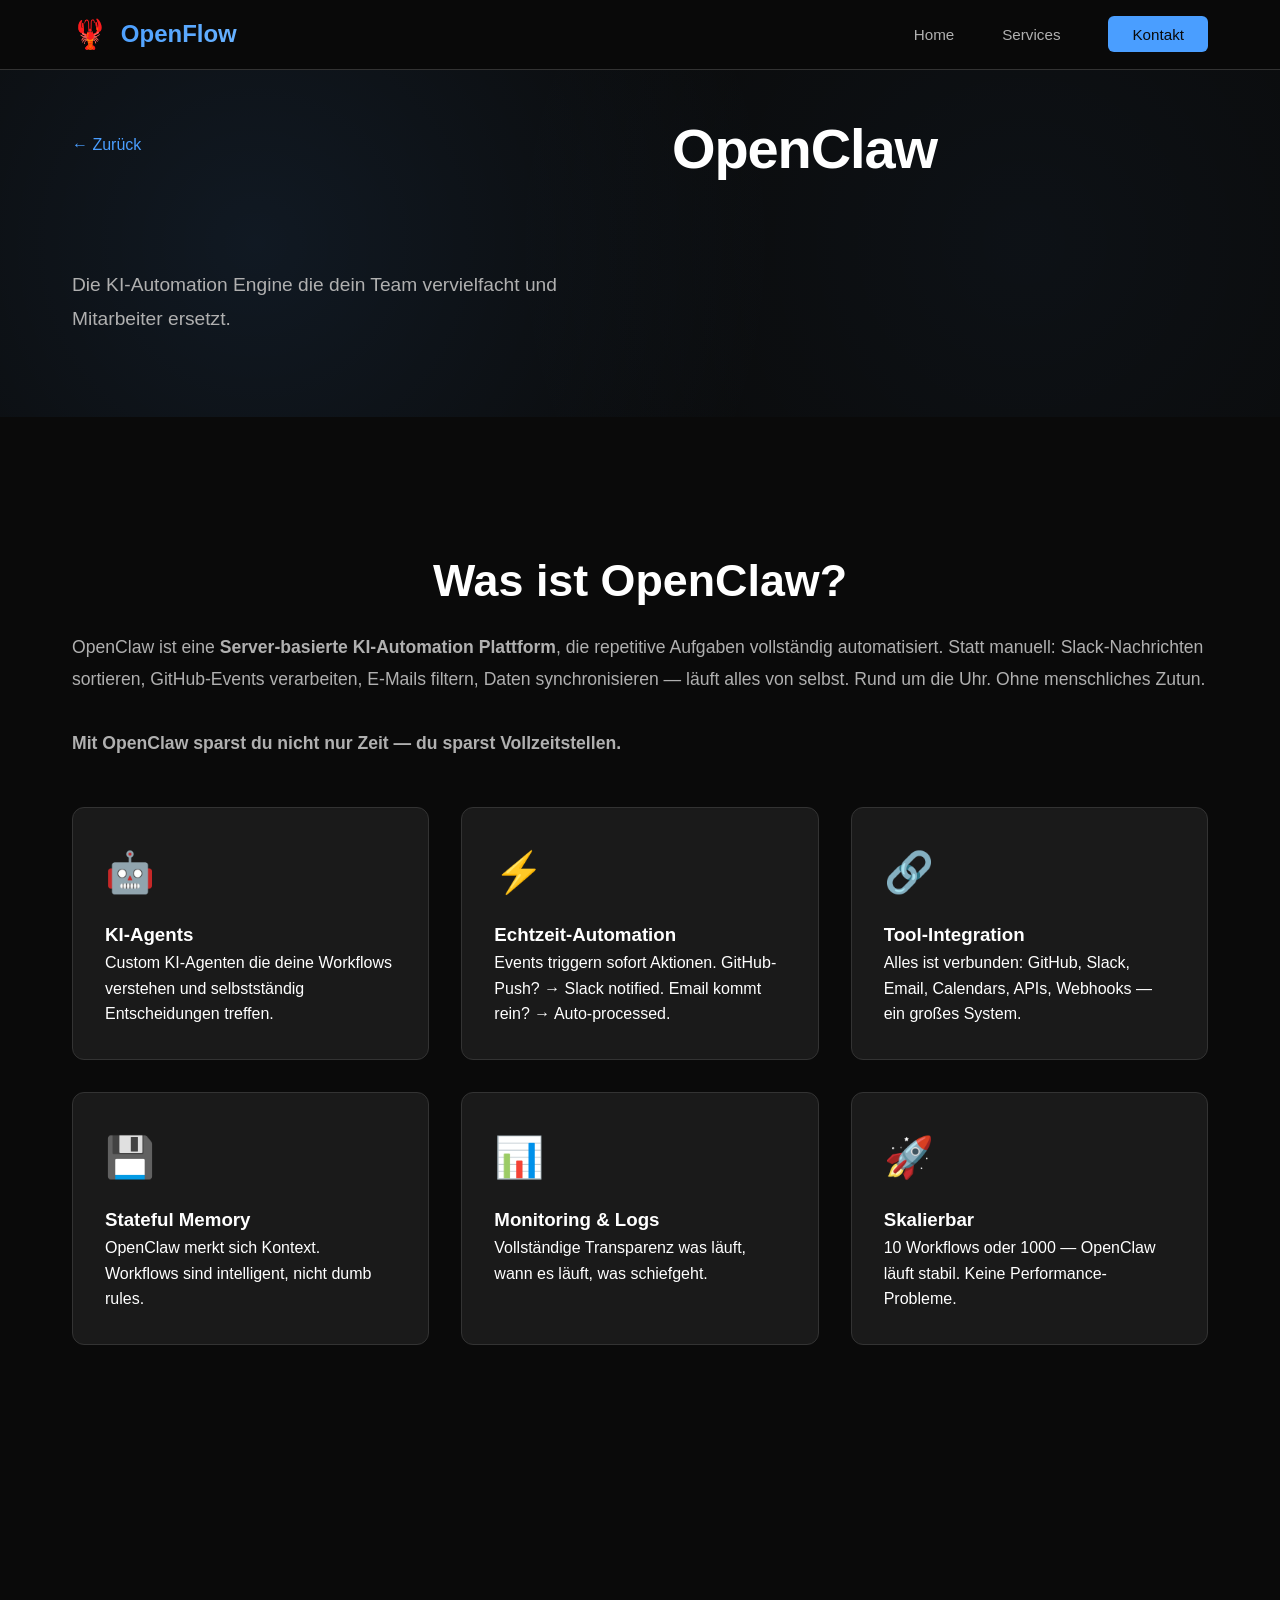
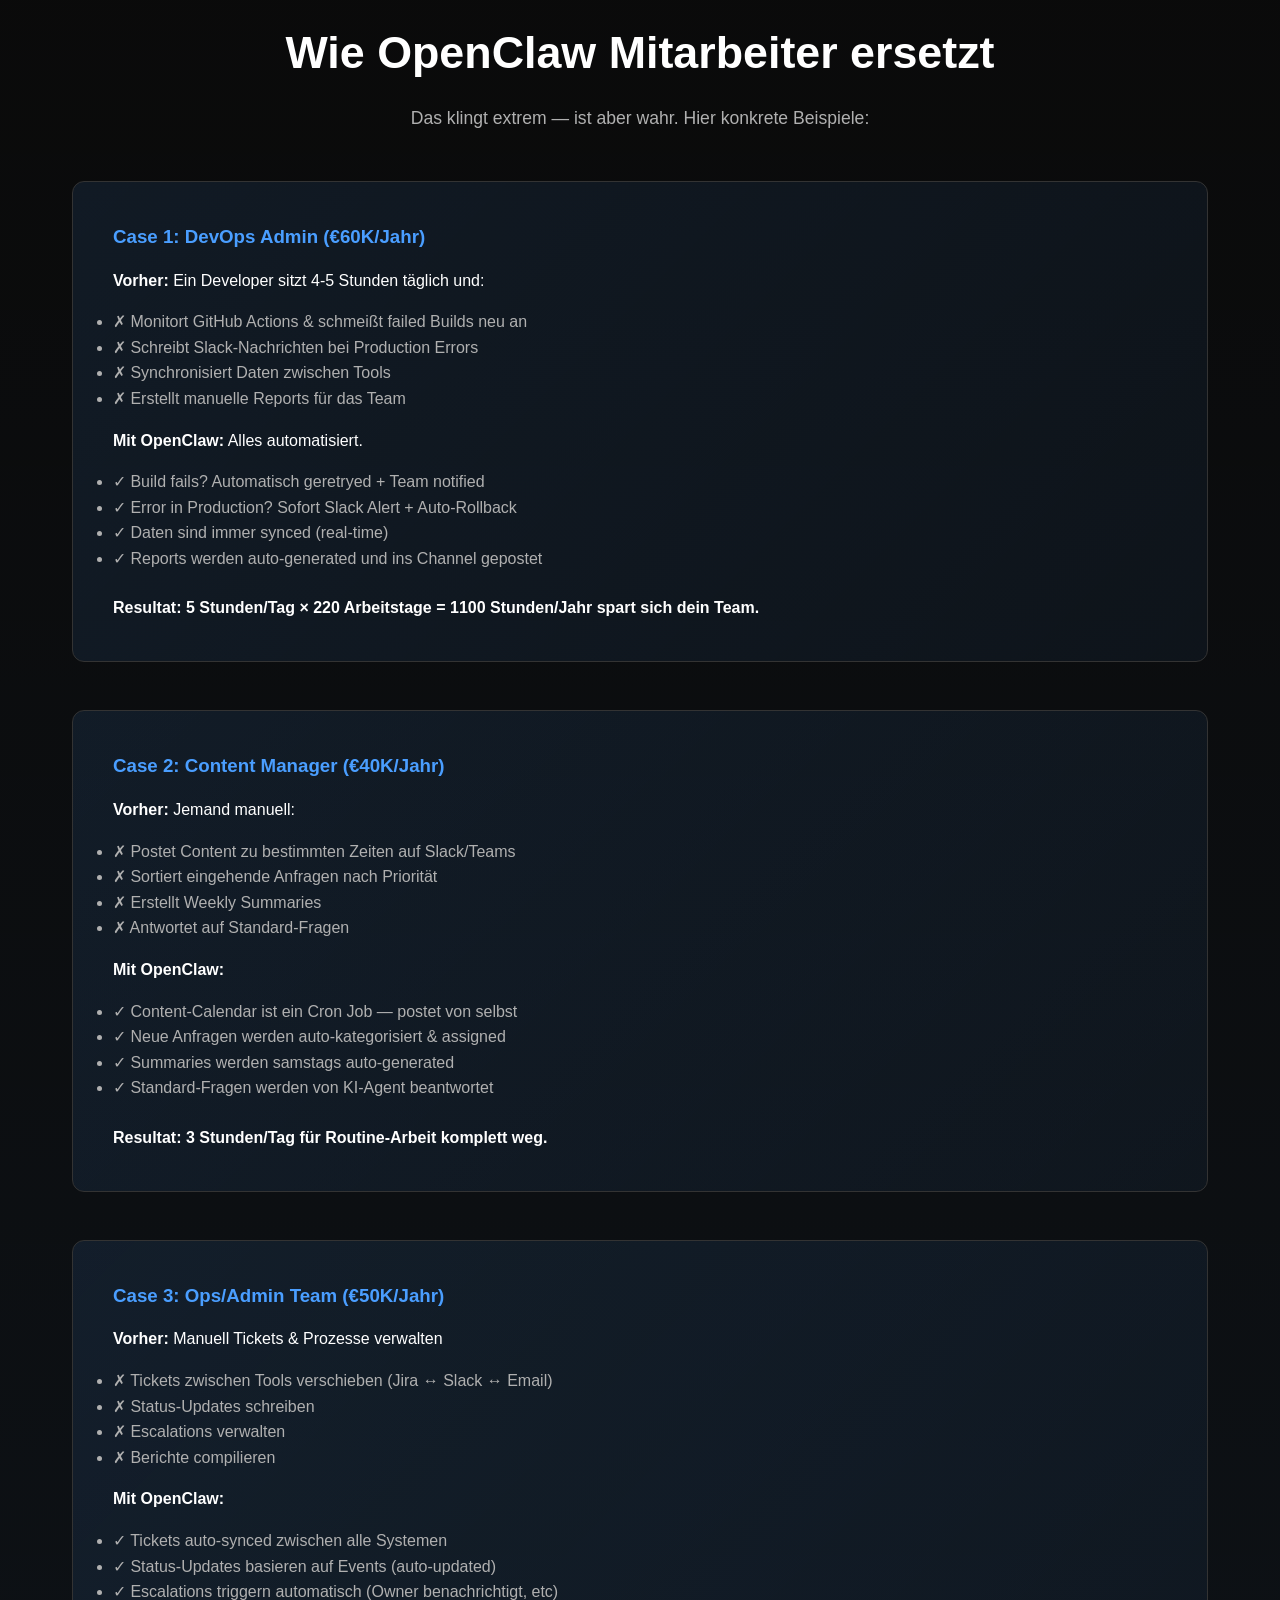
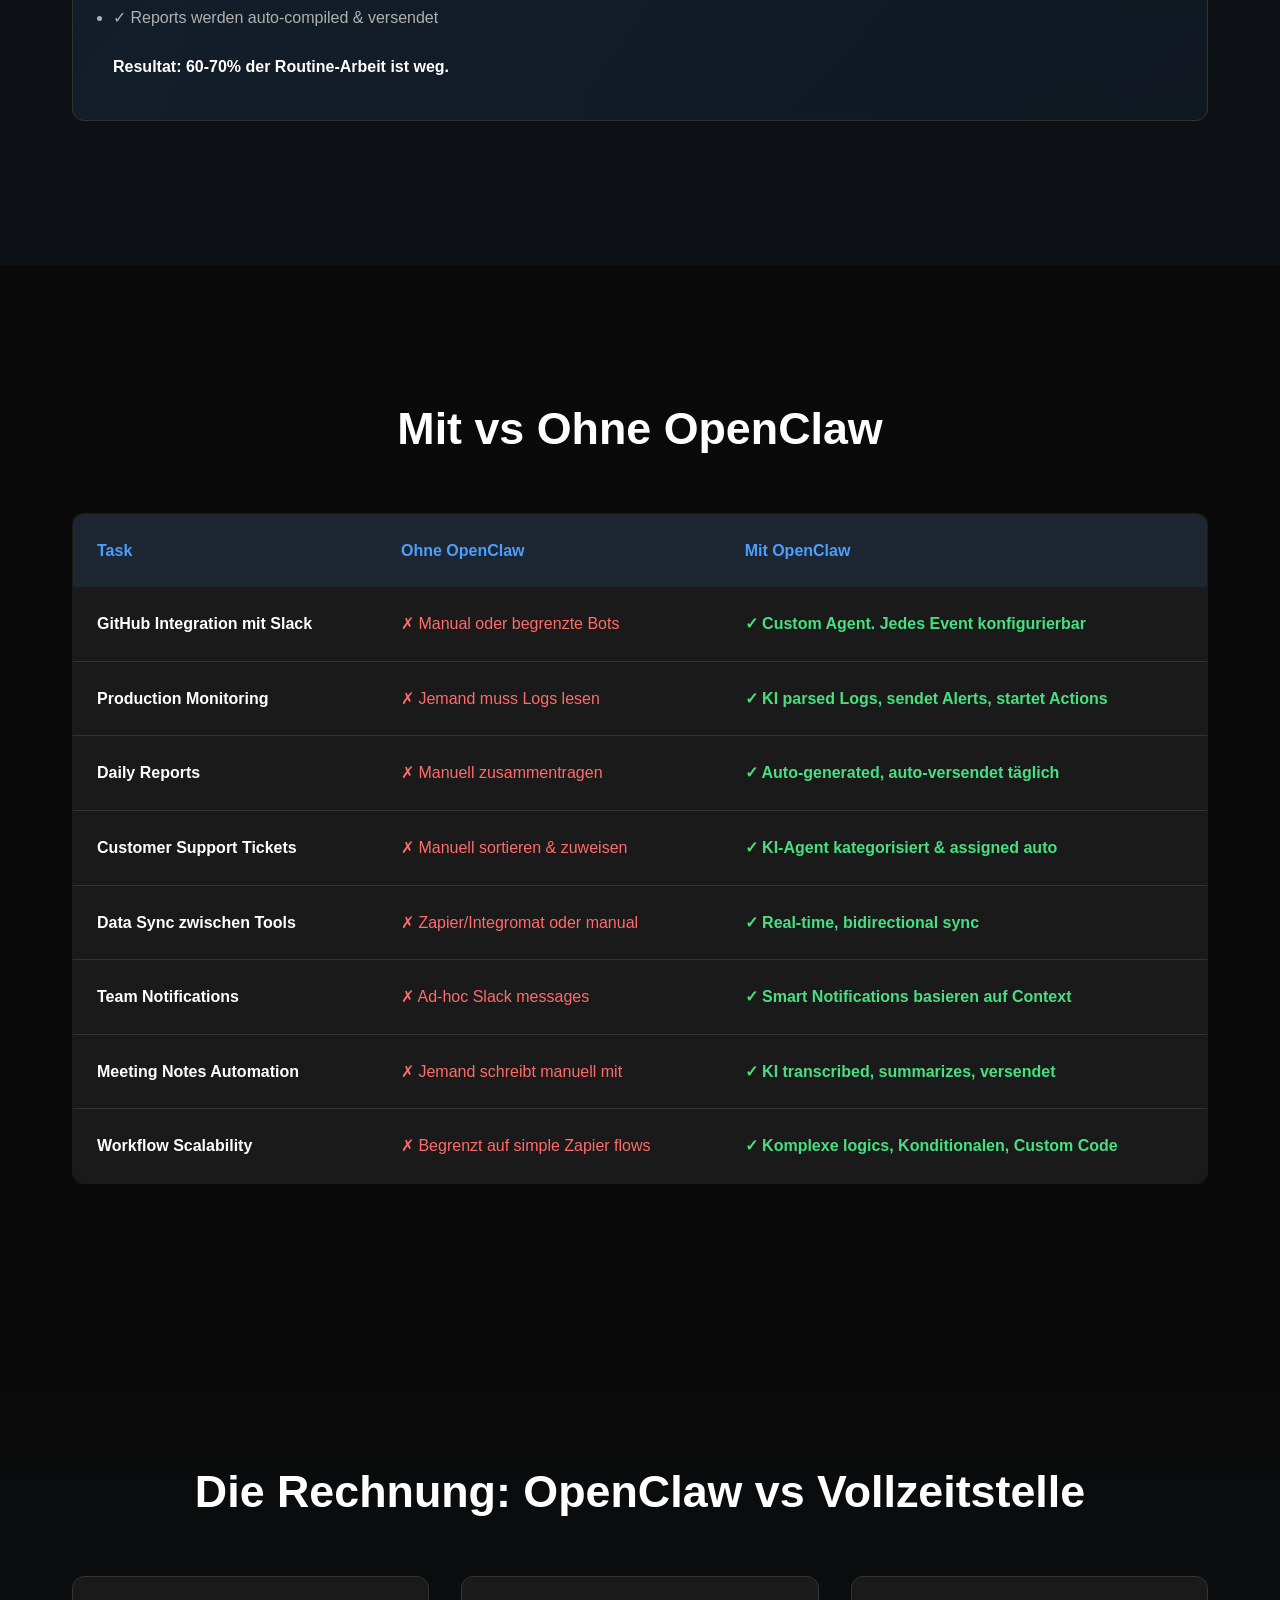
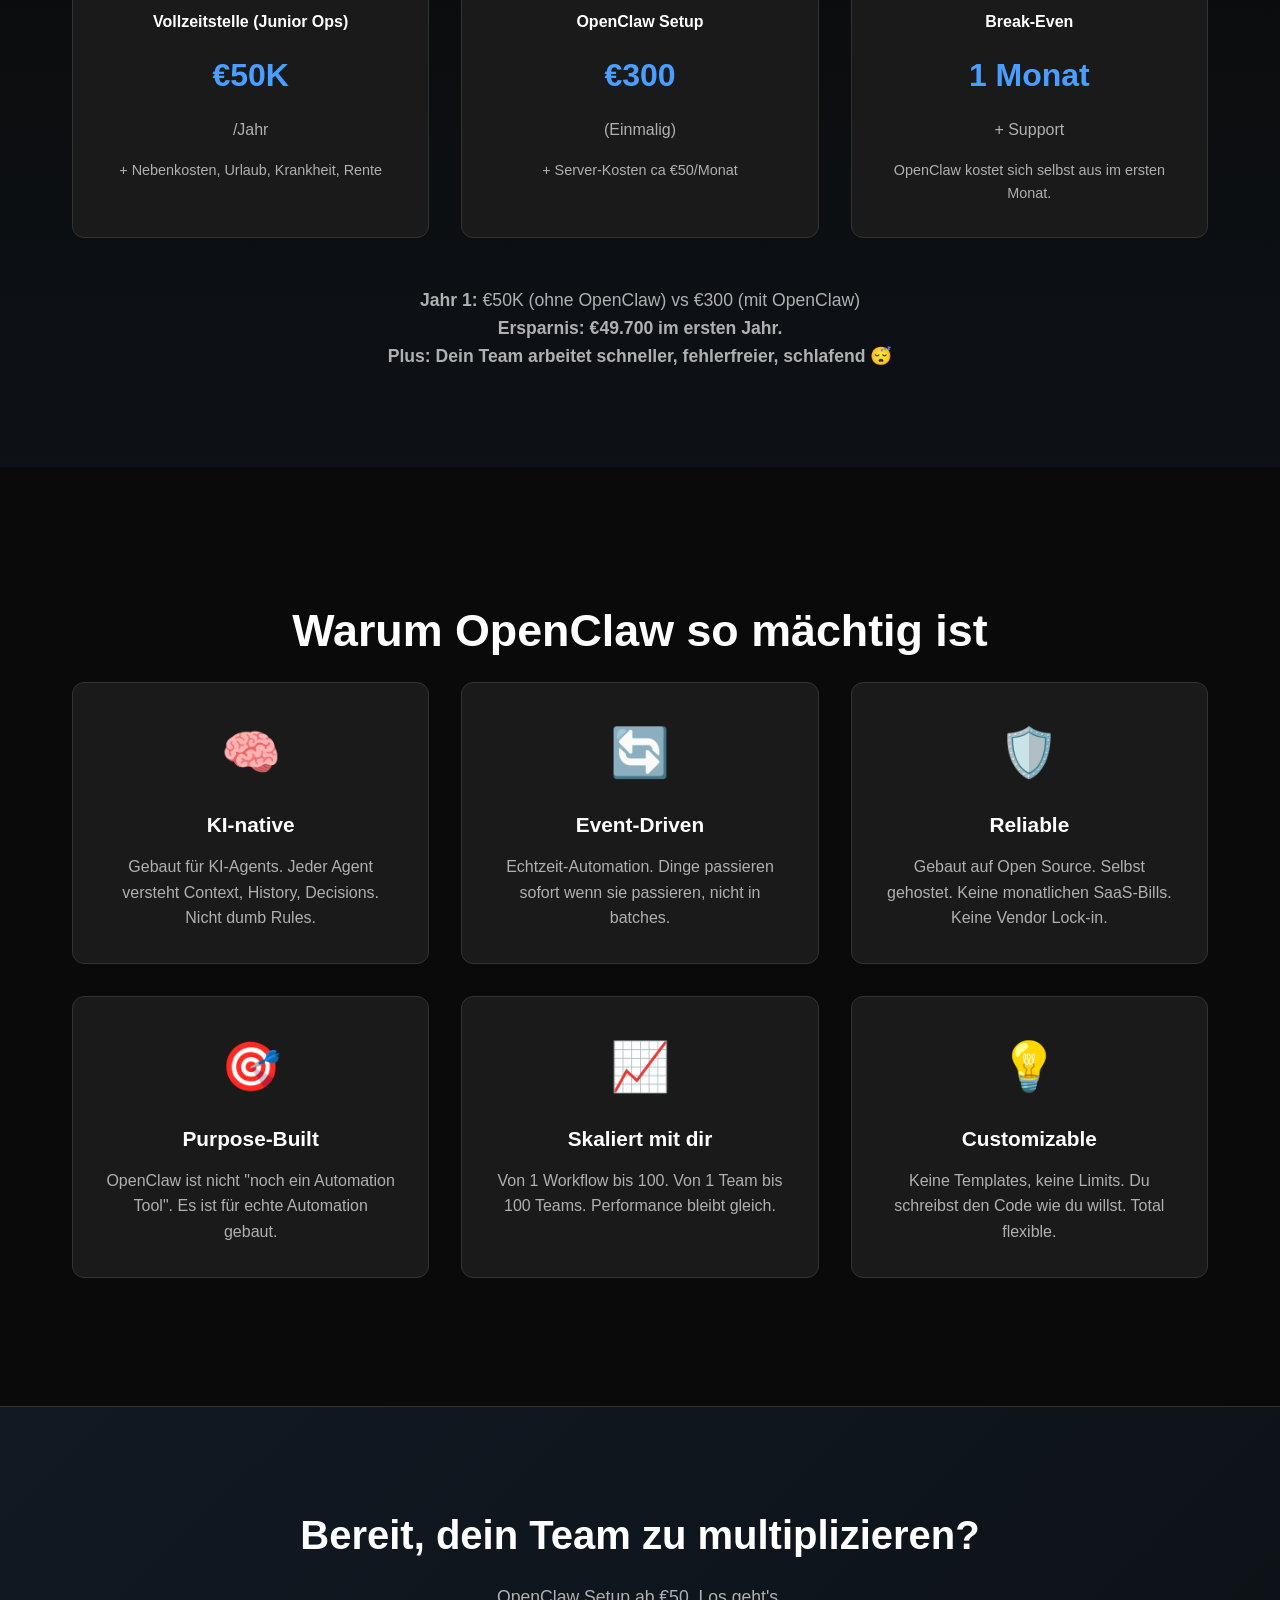
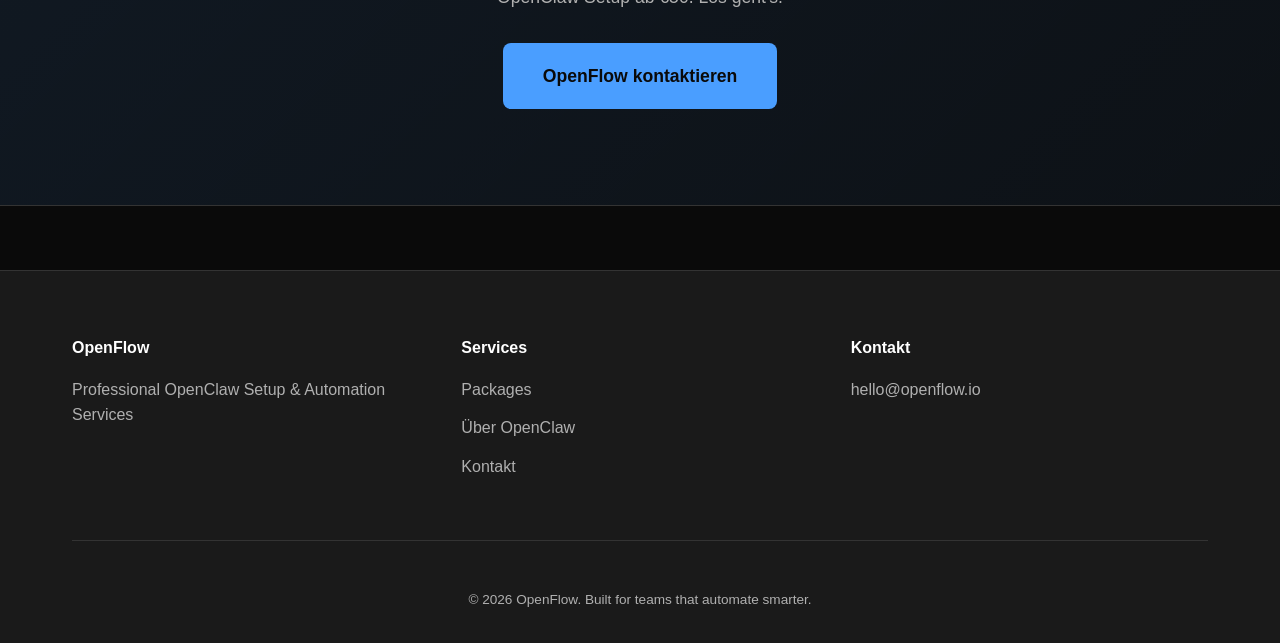
==== openclaw.html @ 7e082cb1 "Add OpenClaw subpage & more compelling content about automation" ====
<!DOCTYPE html>
<html lang="de">
<head>
    <meta charset="UTF-8">
    <meta name="viewport" content="width=device-width, initial-scale=1.0">
    <meta name="description" content="Was ist OpenClaw? Der KI-Automation-Engine der dein Team vervielfacht und Mitarbeiter ersetzt.">
    <title>OpenClaw — Die KI-Automation Plattform</title>
    <link rel="stylesheet" href="styles.css">
    <style>
        .hero-small {
            margin-top: 70px;
            padding: 3rem 0;
            min-height: auto;
        }

        .feature-grid {
            display: grid;
            grid-template-columns: repeat(auto-fit, minmax(280px, 1fr));
            gap: 2rem;
            margin: 3rem 0;
        }

        .feature-item {
            background: var(--bg-secondary);
            border: 1px solid var(--border);
            border-radius: 12px;
            padding: 2rem;
            transition: all 0.3s ease;
        }

        .feature-item:hover {
            border-color: var(--accent);
            transform: translateY(-5px);
            box-shadow: 0 15px 35px rgba(74, 158, 255, 0.1);
        }

        .feature-icon {
            font-size: 2.5rem;
            margin-bottom: 1rem;
        }

        .comparison-table {
            width: 100%;
            border-collapse: collapse;
            margin: 3rem 0;
            background: var(--bg-secondary);
            border-radius: 12px;
            overflow: hidden;
            border: 1px solid var(--border);
        }

        .comparison-table th,
        .comparison-table td {
            padding: 1.5rem;
            text-align: left;
            border-bottom: 1px solid var(--border);
        }

        .comparison-table th {
            background: rgba(74, 158, 255, 0.1);
            font-weight: 700;
            color: var(--accent);
        }

        .comparison-table tr:last-child th,
        .comparison-table tr:last-child td {
            border-bottom: none;
        }

        .comparison-table .check {
            color: var(--success);
            font-weight: bold;
        }

        .comparison-table .cross {
            color: #ff6b6b;
        }

        .case-study {
            background: linear-gradient(135deg, rgba(74, 158, 255, 0.1) 0%, rgba(74, 158, 255, 0.05) 100%);
            border: 1px solid var(--border);
            border-radius: 12px;
            padding: 2.5rem;
            margin: 3rem 0;
        }

        .case-study h3 {
            margin-bottom: 1rem;
            color: var(--accent);
        }

        .cost-breakdown {
            display: grid;
            grid-template-columns: repeat(auto-fit, minmax(200px, 1fr));
            gap: 2rem;
            margin: 3rem 0;
        }

        .cost-card {
            background: var(--bg-secondary);
            border: 1px solid var(--border);
            border-radius: 12px;
            padding: 2rem;
            text-align: center;
        }

        .cost-amount {
            font-size: 2rem;
            font-weight: 800;
            color: var(--accent);
            margin: 1rem 0;
        }

        .back-link {
            display: inline-flex;
            align-items: center;
            gap: 0.5rem;
            color: var(--accent);
            text-decoration: none;
            margin-bottom: 2rem;
            transition: all 0.3s ease;
        }

        .back-link:hover {
            gap: 1rem;
        }
    </style>
</head>
<body>
    <!-- Navigation -->
    <nav class="navbar">
        <div class="nav-container">
            <div class="logo">
                <span class="logo-icon">🦞</span>
                <span class="logo-text">OpenFlow</span>
            </div>
            <ul class="nav-links">
                <li><a href="index.html" class="nav-link">Home</a></li>
                <li><a href="index.html#services" class="nav-link">Services</a></li>
                <li><a href="index.html#contact" class="nav-link cta-nav">Kontakt</a></li>
            </ul>
        </div>
    </nav>

    <!-- Hero -->
    <section class="hero hero-small">
        <div class="container">
            <a href="index.html" class="back-link">← Zurück</a>
            <h1 class="hero-title">OpenClaw</h1>
            <p class="hero-subtitle">Die KI-Automation Engine die dein Team vervielfacht und Mitarbeiter ersetzt.</p>
        </div>
    </section>

    <!-- What is OpenClaw -->
    <section class="services">
        <div class="container">
            <h2 class="section-title">Was ist OpenClaw?</h2>
            
            <p style="font-size: 1.1rem; color: var(--text-secondary); margin-bottom: 2rem; line-height: 1.8;">
                OpenClaw ist eine <strong>Server-basierte KI-Automation Plattform</strong>, die repetitive Aufgaben vollständig automatisiert. 
                Statt manuell: Slack-Nachrichten sortieren, GitHub-Events verarbeiten, E-Mails filtern, Daten synchronisieren — 
                läuft alles von selbst. Rund um die Uhr. Ohne menschliches Zutun.
            </p>

            <p style="font-size: 1.1rem; color: var(--text-secondary); margin-bottom: 3rem; line-height: 1.8;">
                <strong>Mit OpenClaw sparst du nicht nur Zeit — du sparst Vollzeitstellen.</strong>
            </p>

            <div class="feature-grid">
                <div class="feature-item">
                    <div class="feature-icon">🤖</div>
                    <h3>KI-Agents</h3>
                    <p>Custom KI-Agenten die deine Workflows verstehen und selbstständig Entscheidungen treffen.</p>
                </div>

                <div class="feature-item">
                    <div class="feature-icon">⚡</div>
                    <h3>Echtzeit-Automation</h3>
                    <p>Events triggern sofort Aktionen. GitHub-Push? → Slack notified. Email kommt rein? → Auto-processed.</p>
                </div>

                <div class="feature-item">
                    <div class="feature-icon">🔗</div>
                    <h3>Tool-Integration</h3>
                    <p>Alles ist verbunden: GitHub, Slack, Email, Calendars, APIs, Webhooks — ein großes System.</p>
                </div>

                <div class="feature-item">
                    <div class="feature-icon">💾</div>
                    <h3>Stateful Memory</h3>
                    <p>OpenClaw merkt sich Kontext. Workflows sind intelligent, nicht dumb rules.</p>
                </div>

                <div class="feature-item">
                    <div class="feature-icon">📊</div>
                    <h3>Monitoring & Logs</h3>
                    <p>Vollständige Transparenz was läuft, wann es läuft, was schiefgeht.</p>
                </div>

                <div class="feature-item">
                    <div class="feature-icon">🚀</div>
                    <h3>Skalierbar</h3>
                    <p>10 Workflows oder 1000 — OpenClaw läuft stabil. Keine Performance-Probleme.</p>
                </div>
            </div>
        </div>
    </section>

    <!-- How It Replaces Employees -->
    <section class="problem-solution">
        <div class="container">
            <h2 class="section-title">Wie OpenClaw Mitarbeiter ersetzt</h2>
            
            <p style="font-size: 1.1rem; color: var(--text-secondary); margin-bottom: 2rem; text-align: center;">
                Das klingt extrem — ist aber wahr. Hier konkrete Beispiele:
            </p>

            <div class="case-study">
                <h3>Case 1: DevOps Admin (€60K/Jahr)</h3>
                <p><strong>Vorher:</strong> Ein Developer sitzt 4-5 Stunden täglich und:</p>
                <ul style="margin: 1rem 0; color: var(--text-secondary);">
                    <li>✗ Monitort GitHub Actions & schmeißt failed Builds neu an</li>
                    <li>✗ Schreibt Slack-Nachrichten bei Production Errors</li>
                    <li>✗ Synchronisiert Daten zwischen Tools</li>
                    <li>✗ Erstellt manuelle Reports für das Team</li>
                </ul>
                <p><strong>Mit OpenClaw:</strong> Alles automatisiert.</p>
                <ul style="margin: 1rem 0; color: var(--text-secondary);">
                    <li>✓ Build fails? Automatisch geretryed + Team notified</li>
                    <li>✓ Error in Production? Sofort Slack Alert + Auto-Rollback</li>
                    <li>✓ Daten sind immer synced (real-time)</li>
                    <li>✓ Reports werden auto-generated und ins Channel gepostet</li>
                </ul>
                <p style="margin-top: 1.5rem;"><strong>Resultat: 5 Stunden/Tag × 220 Arbeitstage = 1100 Stunden/Jahr spart sich dein Team.</strong></p>
            </div>

            <div class="case-study">
                <h3>Case 2: Content Manager (€40K/Jahr)</h3>
                <p><strong>Vorher:</strong> Jemand manuell:</p>
                <ul style="margin: 1rem 0; color: var(--text-secondary);">
                    <li>✗ Postet Content zu bestimmten Zeiten auf Slack/Teams</li>
                    <li>✗ Sortiert eingehende Anfragen nach Priorität</li>
                    <li>✗ Erstellt Weekly Summaries</li>
                    <li>✗ Antwortet auf Standard-Fragen</li>
                </ul>
                <p><strong>Mit OpenClaw:</strong></p>
                <ul style="margin: 1rem 0; color: var(--text-secondary);">
                    <li>✓ Content-Calendar ist ein Cron Job — postet von selbst</li>
                    <li>✓ Neue Anfragen werden auto-kategorisiert & assigned</li>
                    <li>✓ Summaries werden samstags auto-generated</li>
                    <li>✓ Standard-Fragen werden von KI-Agent beantwortet</li>
                </ul>
                <p style="margin-top: 1.5rem;"><strong>Resultat: 3 Stunden/Tag für Routine-Arbeit komplett weg.</strong></p>
            </div>

            <div class="case-study">
                <h3>Case 3: Ops/Admin Team (€50K/Jahr)</h3>
                <p><strong>Vorher:</strong> Manuell Tickets & Prozesse verwalten</p>
                <ul style="margin: 1rem 0; color: var(--text-secondary);">
                    <li>✗ Tickets zwischen Tools verschieben (Jira ↔ Slack ↔ Email)</li>
                    <li>✗ Status-Updates schreiben</li>
                    <li>✗ Escalations verwalten</li>
                    <li>✗ Berichte compilieren</li>
                </ul>
                <p><strong>Mit OpenClaw:</strong></p>
                <ul style="margin: 1rem 0; color: var(--text-secondary);">
                    <li>✓ Tickets auto-synced zwischen alle Systemen</li>
                    <li>✓ Status-Updates basieren auf Events (auto-updated)</li>
                    <li>✓ Escalations triggern automatisch (Owner benachrichtigt, etc)</li>
                    <li>✓ Reports werden auto-compiled & versendet</li>
                </ul>
                <p style="margin-top: 1.5rem;"><strong>Resultat: 60-70% der Routine-Arbeit ist weg.</strong></p>
            </div>
        </div>
    </section>

    <!-- Comparison Table -->
    <section class="services">
        <div class="container">
            <h2 class="section-title">Mit vs Ohne OpenClaw</h2>

            <table class="comparison-table">
                <thead>
                    <tr>
                        <th>Task</th>
                        <th>Ohne OpenClaw</th>
                        <th>Mit OpenClaw</th>
                    </tr>
                </thead>
                <tbody>
                    <tr>
                        <td><strong>GitHub Integration mit Slack</strong></td>
                        <td class="cross">✗ Manual oder begrenzte Bots</td>
                        <td class="check">✓ Custom Agent. Jedes Event konfigurierbar</td>
                    </tr>
                    <tr>
                        <td><strong>Production Monitoring</strong></td>
                        <td class="cross">✗ Jemand muss Logs lesen</td>
                        <td class="check">✓ KI parsed Logs, sendet Alerts, startet Actions</td>
                    </tr>
                    <tr>
                        <td><strong>Daily Reports</strong></td>
                        <td class="cross">✗ Manuell zusammentragen</td>
                        <td class="check">✓ Auto-generated, auto-versendet täglich</td>
                    </tr>
                    <tr>
                        <td><strong>Customer Support Tickets</strong></td>
                        <td class="cross">✗ Manuell sortieren & zuweisen</td>
                        <td class="check">✓ KI-Agent kategorisiert & assigned auto</td>
                    </tr>
                    <tr>
                        <td><strong>Data Sync zwischen Tools</strong></td>
                        <td class="cross">✗ Zapier/Integromat oder manual</td>
                        <td class="check">✓ Real-time, bidirectional sync</td>
                    </tr>
                    <tr>
                        <td><strong>Team Notifications</strong></td>
                        <td class="cross">✗ Ad-hoc Slack messages</td>
                        <td class="check">✓ Smart Notifications basieren auf Context</td>
                    </tr>
                    <tr>
                        <td><strong>Meeting Notes Automation</strong></td>
                        <td class="cross">✗ Jemand schreibt manuell mit</td>
                        <td class="check">✓ KI transcribed, summarizes, versendet</td>
                    </tr>
                    <tr>
                        <td><strong>Workflow Scalability</strong></td>
                        <td class="cross">✗ Begrenzt auf simple Zapier flows</td>
                        <td class="check">✓ Komplexe logics, Konditionalen, Custom Code</td>
                    </tr>
                </tbody>
            </table>
        </div>
    </section>

    <!-- Cost Breakdown -->
    <section class="problem-solution">
        <div class="container">
            <h2 class="section-title">Die Rechnung: OpenClaw vs Vollzeitstelle</h2>

            <div class="cost-breakdown">
                <div class="cost-card">
                    <h4>Vollzeitstelle (Junior Ops)</h4>
                    <div class="cost-amount">€50K</div>
                    <p style="color: var(--text-secondary);">/Jahr</p>
                    <p style="margin-top: 1rem; font-size: 0.9rem; color: var(--text-secondary);">+ Nebenkosten, Urlaub, Krankheit, Rente</p>
                </div>

                <div class="cost-card">
                    <h4>OpenClaw Setup</h4>
                    <div class="cost-amount">€300</div>
                    <p style="color: var(--text-secondary);">(Einmalig)</p>
                    <p style="margin-top: 1rem; font-size: 0.9rem; color: var(--text-secondary);">+ Server-Kosten ca €50/Monat</p>
                </div>

                <div class="cost-card">
                    <h4>Break-Even</h4>
                    <div class="cost-amount">1 Monat</div>
                    <p style="color: var(--text-secondary);">+ Support</p>
                    <p style="margin-top: 1rem; font-size: 0.9rem; color: var(--text-secondary);">OpenClaw kostet sich selbst aus im ersten Monat.</p>
                </div>
            </div>

            <p style="text-align: center; font-size: 1.1rem; color: var(--text-secondary); margin-top: 3rem;">
                <strong>Jahr 1:</strong> €50K (ohne OpenClaw) vs €300 (mit OpenClaw)<br>
                <strong>Ersparnis: €49.700 im ersten Jahr.</strong><br>
                <strong>Plus: Dein Team arbeitet schneller, fehlerfreier, schlafend 😴</strong>
            </p>
        </div>
    </section>

    <!-- Why OpenClaw -->
    <section class="why-us">
        <div class="container">
            <h2 class="section-title">Warum OpenClaw so mächtig ist</h2>

            <div class="why-grid">
                <div class="why-card">
                    <div class="why-icon">🧠</div>
                    <h3>KI-native</h3>
                    <p>Gebaut für KI-Agents. Jeder Agent versteht Context, History, Decisions. Nicht dumb Rules.</p>
                </div>

                <div class="why-card">
                    <div class="why-icon">🔄</div>
                    <h3>Event-Driven</h3>
                    <p>Echtzeit-Automation. Dinge passieren sofort wenn sie passieren, nicht in batches.</p>
                </div>

                <div class="why-card">
                    <div class="why-icon">🛡️</div>
                    <h3>Reliable</h3>
                    <p>Gebaut auf Open Source. Selbst gehostet. Keine monatlichen SaaS-Bills. Keine Vendor Lock-in.</p>
                </div>

                <div class="why-card">
                    <div class="why-icon">🎯</div>
                    <h3>Purpose-Built</h3>
                    <p>OpenClaw ist nicht "noch ein Automation Tool". Es ist für echte Automation gebaut.</p>
                </div>

                <div class="why-card">
                    <div class="why-icon">📈</div>
                    <h3>Skaliert mit dir</h3>
                    <p>Von 1 Workflow bis 100. Von 1 Team bis 100 Teams. Performance bleibt gleich.</p>
                </div>

                <div class="why-card">
                    <div class="why-icon">💡</div>
                    <h3>Customizable</h3>
                    <p>Keine Templates, keine Limits. Du schreibst den Code wie du willst. Total flexible.</p>
                </div>
            </div>
        </div>
    </section>

    <!-- CTA -->
    <section class="cta-section">
        <div class="container">
            <h2>Bereit, dein Team zu multiplizieren?</h2>
            <p>OpenClaw Setup ab €50. Los geht's.</p>
            <a href="index.html#contact" class="btn btn-primary btn-large">OpenFlow kontaktieren</a>
        </div>
    </section>

    <!-- Footer -->
    <footer class="footer">
        <div class="container">
            <div class="footer-content">
                <div class="footer-section">
                    <h4>OpenFlow</h4>
                    <p>Professional OpenClaw Setup & Automation Services</p>
                </div>
                <div class="footer-section">
                    <h4>Services</h4>
                    <ul>
                        <li><a href="index.html#services">Packages</a></li>
                        <li><a href="openclaw.html">Über OpenClaw</a></li>
                        <li><a href="index.html#contact">Kontakt</a></li>
                    </ul>
                </div>
                <div class="footer-section">
                    <h4>Kontakt</h4>
                    <ul>
                        <li><a href="mailto:hello@openflow.io">hello@openflow.io</a></li>
                    </ul>
                </div>
            </div>
            <div class="footer-bottom">
                <p>&copy; 2026 OpenFlow. Built for teams that automate smarter.</p>
            </div>
        </div>
    </footer>

    <script src="script.js"></script>
</body>
</html>
---- styles.css ----
/* ============================================
   OPENFLOW — Dark Minimalist Design
   ============================================ */

:root {
    --bg-primary: #0a0a0a;
    --bg-secondary: #1a1a1a;
    --bg-tertiary: #2a2a2a;
    --text-primary: #ffffff;
    --text-secondary: #b0b0b0;
    --accent: #4a9eff;
    --accent-light: #6ab3ff;
    --accent-dark: #3a7dcc;
    --success: #4ade80;
    --border: #333333;
    --shadow: rgba(0, 0, 0, 0.5);
}

* {
    margin: 0;
    padding: 0;
    box-sizing: border-box;
}

html {
    scroll-behavior: smooth;
}

body {
    font-family: -apple-system, BlinkMacSystemFont, 'Segoe UI', 'Helvetica Neue', sans-serif;
    background: var(--bg-primary);
    color: var(--text-primary);
    line-height: 1.6;
    overflow-x: hidden;
}

.container {
    max-width: 1200px;
    margin: 0 auto;
    padding: 0 2rem;
}

/* ============================================
   NAVIGATION
   ============================================ */

.navbar {
    position: fixed;
    top: 0;
    width: 100%;
    height: 70px;
    background: rgba(10, 10, 10, 0.95);
    backdrop-filter: blur(10px);
    border-bottom: 1px solid var(--border);
    z-index: 1000;
    animation: slideDown 0.6s ease-out;
}

@keyframes slideDown {
    from {
        transform: translateY(-100%);
        opacity: 0;
    }
    to {
        transform: translateY(0);
        opacity: 1;
    }
}

.nav-container {
    max-width: 1200px;
    margin: 0 auto;
    padding: 0 2rem;
    display: flex;
    justify-content: space-between;
    align-items: center;
    height: 100%;
}

.logo {
    display: flex;
    align-items: center;
    gap: 0.8rem;
    font-size: 1.5rem;
    font-weight: 700;
    color: var(--text-primary);
}

.logo-icon {
    font-size: 1.8rem;
}

.logo-text {
    background: linear-gradient(135deg, var(--accent), var(--accent-light));
    -webkit-background-clip: text;
    -webkit-text-fill-color: transparent;
    background-clip: text;
}

.nav-links {
    display: flex;
    gap: 3rem;
    list-style: none;
    align-items: center;
}

.nav-link {
    color: var(--text-secondary);
    text-decoration: none;
    font-size: 0.95rem;
    transition: color 0.3s ease;
    position: relative;
}

.nav-link:hover {
    color: var(--accent);
}

.nav-link::after {
    content: '';
    position: absolute;
    bottom: -5px;
    left: 0;
    width: 0;
    height: 2px;
    background: var(--accent);
    transition: width 0.3s ease;
}

.nav-link:hover::after {
    width: 100%;
}

.cta-nav {
    background: var(--accent);
    color: var(--bg-primary) !important;
    padding: 0.6rem 1.5rem;
    border-radius: 6px;
    transition: all 0.3s ease;
}

.cta-nav:hover {
    background: var(--accent-light);
    transform: translateY(-2px);
    box-shadow: 0 8px 20px rgba(74, 158, 255, 0.3);
}

/* ============================================
   HERO SECTION
   ============================================ */

.hero {
    margin-top: 70px;
    padding: 6rem 0;
    min-height: calc(100vh - 70px);
    display: flex;
    align-items: center;
    justify-content: center;
    position: relative;
    overflow: hidden;
}

.hero::before {
    content: '';
    position: absolute;
    top: 0;
    left: 0;
    right: 0;
    bottom: 0;
    background: radial-gradient(circle at 20% 50%, rgba(74, 158, 255, 0.1) 0%, transparent 50%),
                radial-gradient(circle at 80% 50%, rgba(74, 158, 255, 0.05) 0%, transparent 50%);
    pointer-events: none;
}

.hero .container {
    display: grid;
    grid-template-columns: 1fr 1fr;
    gap: 4rem;
    align-items: center;
    position: relative;
    z-index: 1;
}

.hero-content {
    animation: fadeInUp 0.8s ease-out;
}

@keyframes fadeInUp {
    from {
        opacity: 0;
        transform: translateY(30px);
    }
    to {
        opacity: 1;
        transform: translateY(0);
    }
}

.hero-title {
    font-size: 3.5rem;
    line-height: 1.1;
    margin-bottom: 1.5rem;
    font-weight: 800;
    letter-spacing: -0.02em;
}

.gradient-text {
    background: linear-gradient(135deg, var(--accent), var(--accent-light));
    -webkit-background-clip: text;
    -webkit-text-fill-color: transparent;
    background-clip: text;
}

.hero-subtitle {
    font-size: 1.2rem;
    color: var(--text-secondary);
    margin-bottom: 2rem;
    line-height: 1.8;
}

.hero-buttons {
    display: flex;
    gap: 1.5rem;
    margin-bottom: 2rem;
}

.btn {
    padding: 1rem 2rem;
    border: none;
    border-radius: 8px;
    font-size: 1rem;
    font-weight: 600;
    cursor: pointer;
    transition: all 0.3s ease;
    text-decoration: none;
    display: inline-block;
    white-space: nowrap;
}

.btn-primary {
    background: var(--accent);
    color: var(--bg-primary);
}

.btn-primary:hover {
    background: var(--accent-light);
    transform: translateY(-3px);
    box-shadow: 0 12px 30px rgba(74, 158, 255, 0.3);
}

.btn-secondary {
    background: transparent;
    color: var(--accent);
    border: 2px solid var(--accent);
}

.btn-secondary:hover {
    background: rgba(74, 158, 255, 0.1);
    transform: translateY(-3px);
}

.btn-large {
    padding: 1.2rem 2.5rem;
    font-size: 1.1rem;
}

.hero-visual {
    position: relative;
    height: 400px;
    display: flex;
    align-items: center;
    justify-content: center;
    animation: fadeInRight 0.8s ease-out;
}

@keyframes fadeInRight {
    from {
        opacity: 0;
        transform: translateX(30px);
    }
    to {
        opacity: 1;
        transform: translateX(0);
    }
}

.blob {
    position: absolute;
    border-radius: 40% 60% 70% 30% / 40% 50% 60% 50%;
    background: linear-gradient(135deg, rgba(74, 158, 255, 0.2), rgba(74, 158, 255, 0.1));
    filter: blur(40px);
    animation: blob 7s infinite;
}

.blob-1 {
    width: 300px;
    height: 300px;
    top: -50px;
    right: -100px;
    animation-delay: 0s;
}

.blob-2 {
    width: 200px;
    height: 200px;
    bottom: -100px;
    left: 50px;
    animation-delay: 2s;
    animation: blob 9s infinite;
}

@keyframes blob {
    0%, 100% {
        transform: translate(0, 0) scale(1);
    }
    33% {
        transform: translate(30px, -50px) scale(1.1);
    }
    66% {
        transform: translate(-20px, 20px) scale(0.9);
    }
}

.code-block {
    background: rgba(42, 42, 42, 0.8);
    border: 1px solid var(--border);
    border-radius: 8px;
    padding: 1.5rem;
    font-family: 'Monaco', 'Courier New', monospace;
    font-size: 0.9rem;
    color: var(--accent);
    overflow: hidden;
    animation: slideUp 0.8s ease-out 0.2s both;
}

@keyframes slideUp {
    from {
        opacity: 0;
        transform: translateY(20px);
    }
    to {
        opacity: 1;
        transform: translateY(0);
    }
}

.code-keyword {
    color: #ff6b6b;
}

.code-function {
    color: var(--success);
}

.code-value {
    color: var(--accent-light);
}

/* ============================================
   PROBLEM / SOLUTION
   ============================================ */

.problem-solution {
    padding: 6rem 0;
    background: linear-gradient(180deg, transparent 0%, rgba(74, 158, 255, 0.05) 100%);
}

.ps-grid {
    display: grid;
    grid-template-columns: 1fr auto 1fr;
    gap: 3rem;
    align-items: center;
}

.ps-card {
    background: var(--bg-secondary);
    border: 1px solid var(--border);
    padding: 2.5rem;
    border-radius: 12px;
    transition: all 0.3s ease;
}

.ps-card:hover {
    border-color: var(--accent);
    transform: translateY(-5px);
    box-shadow: 0 20px 40px rgba(74, 158, 255, 0.1);
}

.ps-card h3 {
    font-size: 1.8rem;
    margin-bottom: 1.5rem;
}

.problem h3 {
    color: #ff6b6b;
}

.solution h3 {
    color: var(--success);
}

.ps-list {
    list-style: none;
}

.ps-list li {
    padding: 0.8rem 0;
    color: var(--text-secondary);
    line-height: 1.6;
    border-bottom: 1px solid var(--border);
}

.ps-list li:last-child {
    border-bottom: none;
}

.ps-list strong {
    color: var(--text-primary);
}

.ps-divider {
    width: 2px;
    background: linear-gradient(180deg, transparent 0%, var(--border) 50%, transparent 100%);
}

/* ============================================
   SERVICES SECTION
   ============================================ */

.services {
    padding: 8rem 0;
}

.section-title {
    font-size: 2.8rem;
    text-align: center;
    margin-bottom: 1rem;
    font-weight: 800;
}

.section-subtitle {
    text-align: center;
    color: var(--text-secondary);
    font-size: 1.1rem;
    margin-bottom: 4rem;
}

.services-grid {
    display: grid;
    grid-template-columns: repeat(auto-fit, minmax(350px, 1fr));
    gap: 2rem;
}

.service-card {
    background: var(--bg-secondary);
    border: 1px solid var(--border);
    border-radius: 12px;
    padding: 2.5rem;
    transition: all 0.3s ease;
    position: relative;
    overflow: hidden;
    display: flex;
    flex-direction: column;
}

.service-card::before {
    content: '';
    position: absolute;
    top: 0;
    left: 0;
    right: 0;
    height: 3px;
    background: var(--accent);
    opacity: 0;
    transition: opacity 0.3s ease;
}

.service-card:hover {
    transform: translateY(-10px);
    border-color: var(--accent);
    box-shadow: 0 20px 50px rgba(74, 158, 255, 0.2);
}

.service-card:hover::before {
    opacity: 1;
}

.featured {
    border-color: var(--accent);
    box-shadow: 0 20px 50px rgba(74, 158, 255, 0.2);
    transform: scale(1.05);
}

.card-badge {
    position: absolute;
    top: 1.5rem;
    right: 1.5rem;
    background: linear-gradient(135deg, var(--accent), var(--accent-light));
    color: var(--bg-primary);
    padding: 0.5rem 1rem;
    border-radius: 20px;
    font-size: 0.8rem;
    font-weight: 700;
}

.card-header h3 {
    font-size: 1.6rem;
    margin-bottom: 0.5rem;
}

.card-subtitle {
    color: var(--text-secondary);
    font-size: 0.9rem;
}

.price-section {
    margin: 2rem 0;
    padding: 1.5rem 0;
    border-top: 1px solid var(--border);
    border-bottom: 1px solid var(--border);
}

.price {
    font-size: 2.5rem;
    font-weight: 800;
    color: var(--accent);
    margin-bottom: 0.5rem;
}

.price-note {
    color: var(--text-secondary);
    font-size: 0.85rem;
}

.card-features {
    flex-grow: 1;
    margin: 2rem 0;
}

.card-features h4 {
    font-size: 0.9rem;
    color: var(--text-secondary);
    margin-bottom: 1rem;
    text-transform: uppercase;
    letter-spacing: 0.1em;
}

.feature-list {
    list-style: none;
}

.feature-list li {
    display: flex;
    align-items: flex-start;
    gap: 0.8rem;
    margin-bottom: 0.8rem;
    color: var(--text-secondary);
}

.check {
    color: var(--success);
    font-weight: bold;
    flex-shrink: 0;
}

.btn-service {
    width: 100%;
    margin-top: auto;
}

.btn-featured {
    background: var(--accent);
    color: var(--bg-primary);
}

/* ============================================
   HOW IT WORKS
   ============================================ */

.how-it-works {
    padding: 8rem 0;
    background: linear-gradient(180deg, rgba(74, 158, 255, 0.05) 0%, transparent 100%);
}

.process-timeline {
    display: grid;
    grid-template-columns: repeat(auto-fit, minmax(250px, 1fr));
    gap: 2rem;
    position: relative;
}

.process-step {
    background: var(--bg-secondary);
    border: 1px solid var(--border);
    border-radius: 12px;
    padding: 2rem;
    transition: all 0.3s ease;
    animation: fadeInUp 0.8s ease-out both;
}

.process-step:nth-child(1) { animation-delay: 0s; }
.process-step:nth-child(2) { animation-delay: 0.1s; }
.process-step:nth-child(3) { animation-delay: 0.2s; }
.process-step:nth-child(4) { animation-delay: 0.3s; }

.process-step:hover {
    border-color: var(--accent);
    transform: translateY(-5px);
    box-shadow: 0 15px 35px rgba(74, 158, 255, 0.1);
}

.step-number {
    display: inline-flex;
    align-items: center;
    justify-content: center;
    width: 50px;
    height: 50px;
    border-radius: 50%;
    background: linear-gradient(135deg, var(--accent), var(--accent-light));
    color: var(--bg-primary);
    font-size: 1.5rem;
    font-weight: bold;
    margin-bottom: 1rem;
}

.process-step h3 {
    font-size: 1.3rem;
    margin-bottom: 0.8rem;
}

.process-step p {
    color: var(--text-secondary);
    margin-bottom: 1rem;
}

.step-details {
    list-style: none;
}

.step-details li {
    color: var(--text-secondary);
    font-size: 0.9rem;
    padding: 0.4rem 0;
    padding-left: 1.5rem;
    position: relative;
}

.step-details li::before {
    content: '→';
    position: absolute;
    left: 0;
    color: var(--accent);
    font-weight: bold;
}

/* ============================================
   WHY US
   ============================================ */

.why-us {
    padding: 8rem 0;
}

.why-grid {
    display: grid;
    grid-template-columns: repeat(auto-fit, minmax(300px, 1fr));
    gap: 2rem;
}

.why-card {
    background: var(--bg-secondary);
    border: 1px solid var(--border);
    border-radius: 12px;
    padding: 2rem;
    text-align: center;
    transition: all 0.3s ease;
}

.why-card:hover {
    border-color: var(--accent);
    transform: translateY(-8px);
    box-shadow: 0 15px 40px rgba(74, 158, 255, 0.15);
}

.why-icon {
    font-size: 3rem;
    margin-bottom: 1rem;
    display: inline-block;
}

.why-card h3 {
    font-size: 1.3rem;
    margin-bottom: 0.8rem;
}

.why-card p {
    color: var(--text-secondary);
    line-height: 1.6;
}

/* ============================================
   CTA SECTION
   ============================================ */

.cta-section {
    padding: 6rem 0;
    background: linear-gradient(135deg, rgba(74, 158, 255, 0.1) 0%, rgba(74, 158, 255, 0.05) 100%);
    border-top: 1px solid var(--border);
    border-bottom: 1px solid var(--border);
    text-align: center;
}

.cta-section h2 {
    font-size: 2.5rem;
    margin-bottom: 1rem;
}

.cta-section p {
    font-size: 1.1rem;
    color: var(--text-secondary);
    margin-bottom: 2rem;
}

.cta-form {
    display: flex;
    gap: 1rem;
    max-width: 700px;
    margin: 0 auto 1.5rem;
    flex-wrap: wrap;
    justify-content: center;
}

.form-group {
    flex: 1;
    min-width: 200px;
}

.form-input {
    width: 100%;
    padding: 1rem;
    background: var(--bg-secondary);
    border: 1px solid var(--border);
    color: var(--text-primary);
    border-radius: 8px;
    font-size: 0.95rem;
    transition: all 0.3s ease;
}

.form-input:focus {
    outline: none;
    border-color: var(--accent);
    box-shadow: 0 0 0 3px rgba(74, 158, 255, 0.1);
}

.form-input::placeholder {
    color: var(--text-secondary);
}

.cta-note {
    color: var(--text-secondary);
    font-size: 0.9rem;
}

/* ============================================
   FOOTER
   ============================================ */

.footer {
    background: var(--bg-secondary);
    border-top: 1px solid var(--border);
    padding: 4rem 0 2rem;
    margin-top: 4rem;
}

.footer-content {
    display: grid;
    grid-template-columns: repeat(auto-fit, minmax(200px, 1fr));
    gap: 2rem;
    margin-bottom: 3rem;
    padding-bottom: 3rem;
    border-bottom: 1px solid var(--border);
}

.footer-section h4 {
    margin-bottom: 1rem;
}

.footer-section p {
    color: var(--text-secondary);
    line-height: 1.6;
}

.footer-section ul {
    list-style: none;
}

.footer-section ul li {
    margin-bottom: 0.8rem;
}

.footer-section a {
    color: var(--text-secondary);
    text-decoration: none;
    transition: color 0.3s ease;
}

.footer-section a:hover {
    color: var(--accent);
}

.footer-bottom {
    text-align: center;
    color: var(--text-secondary);
    font-size: 0.85rem;
}

/* ============================================
   RESPONSIVE
   ============================================ */

@media (max-width: 768px) {
    .nav-links {
        gap: 1rem;
    }

    .hero .container {
        grid-template-columns: 1fr;
        gap: 2rem;
    }

    .hero-title {
        font-size: 2rem;
    }

    .hero-visual {
        display: none;
    }

    .ps-grid {
        grid-template-columns: 1fr;
    }

    .ps-divider {
        display: none;
    }

    .hero-buttons {
        flex-direction: column;
    }

    .btn {
        width: 100%;
        text-align: center;
    }

    .featured {
        transform: scale(1);
    }

    .cta-form {
        flex-direction: column;
    }

    .form-group {
        min-width: 100%;
    }
}
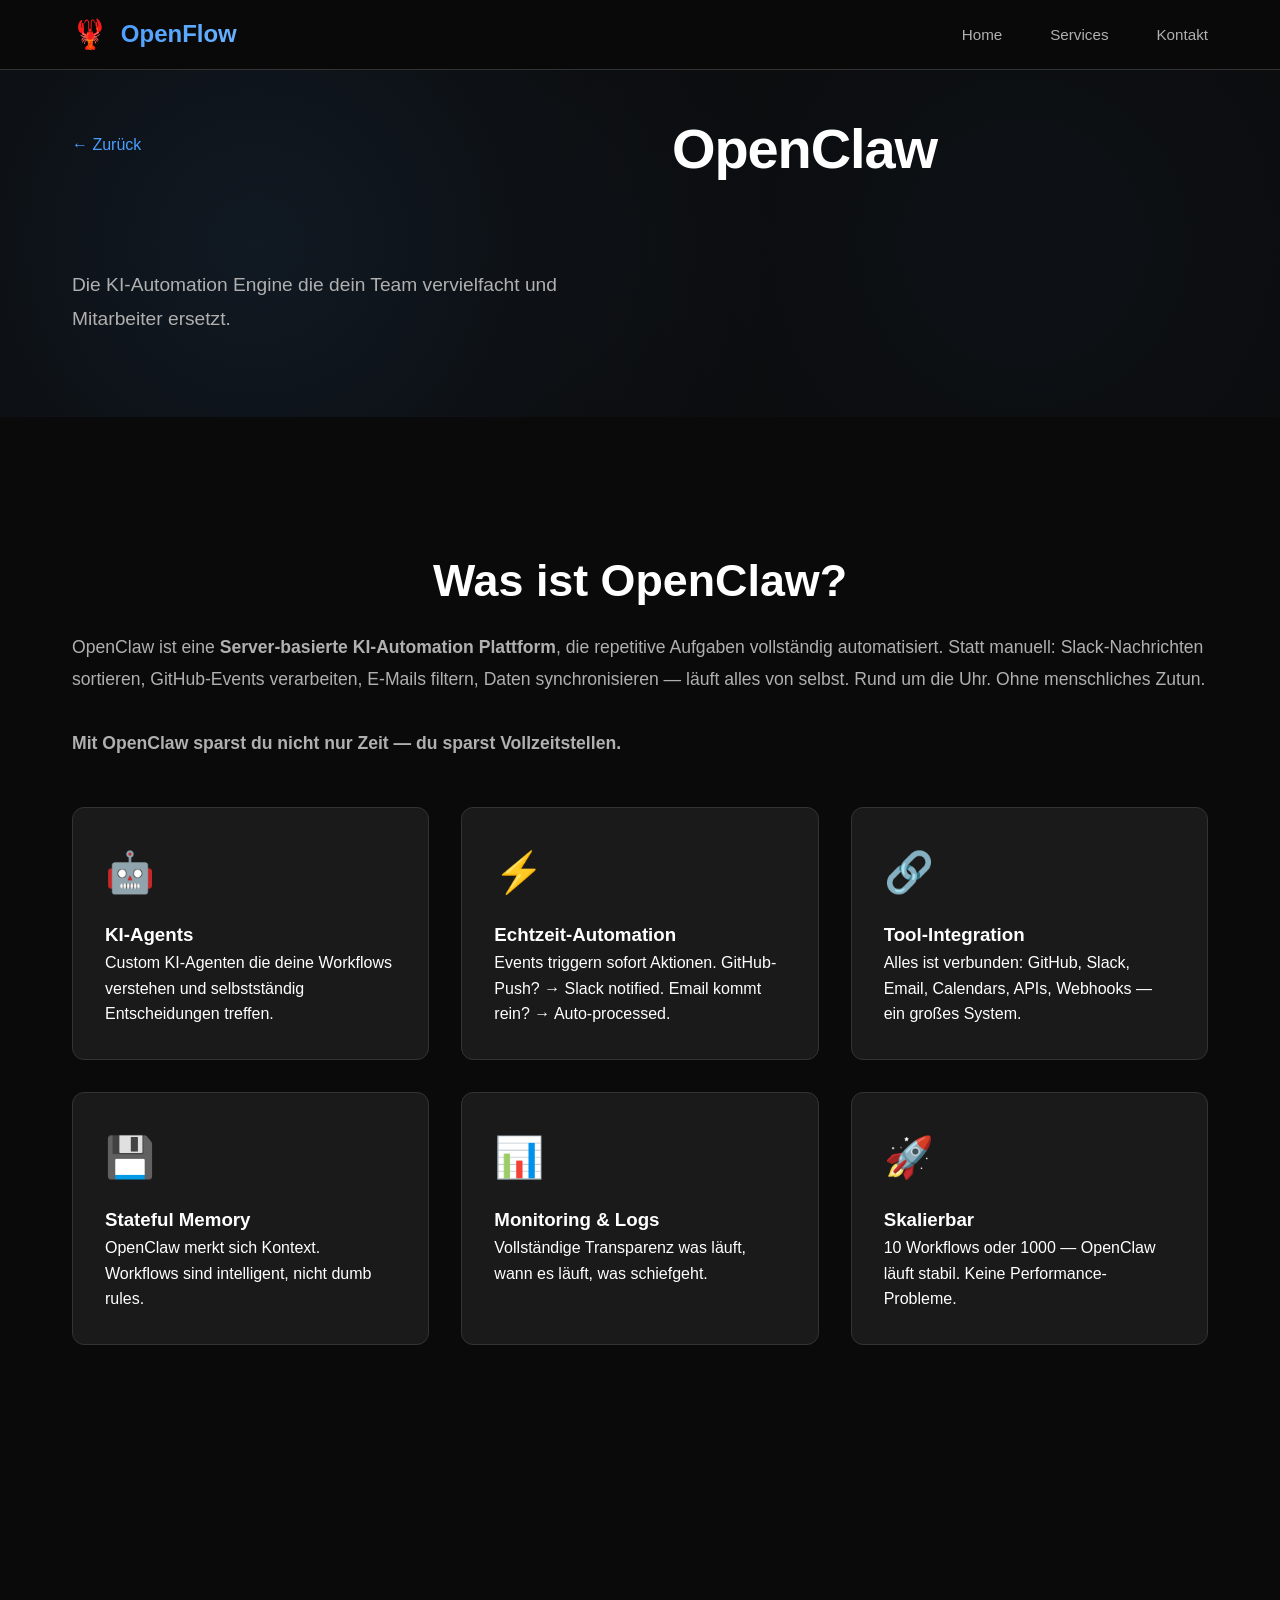
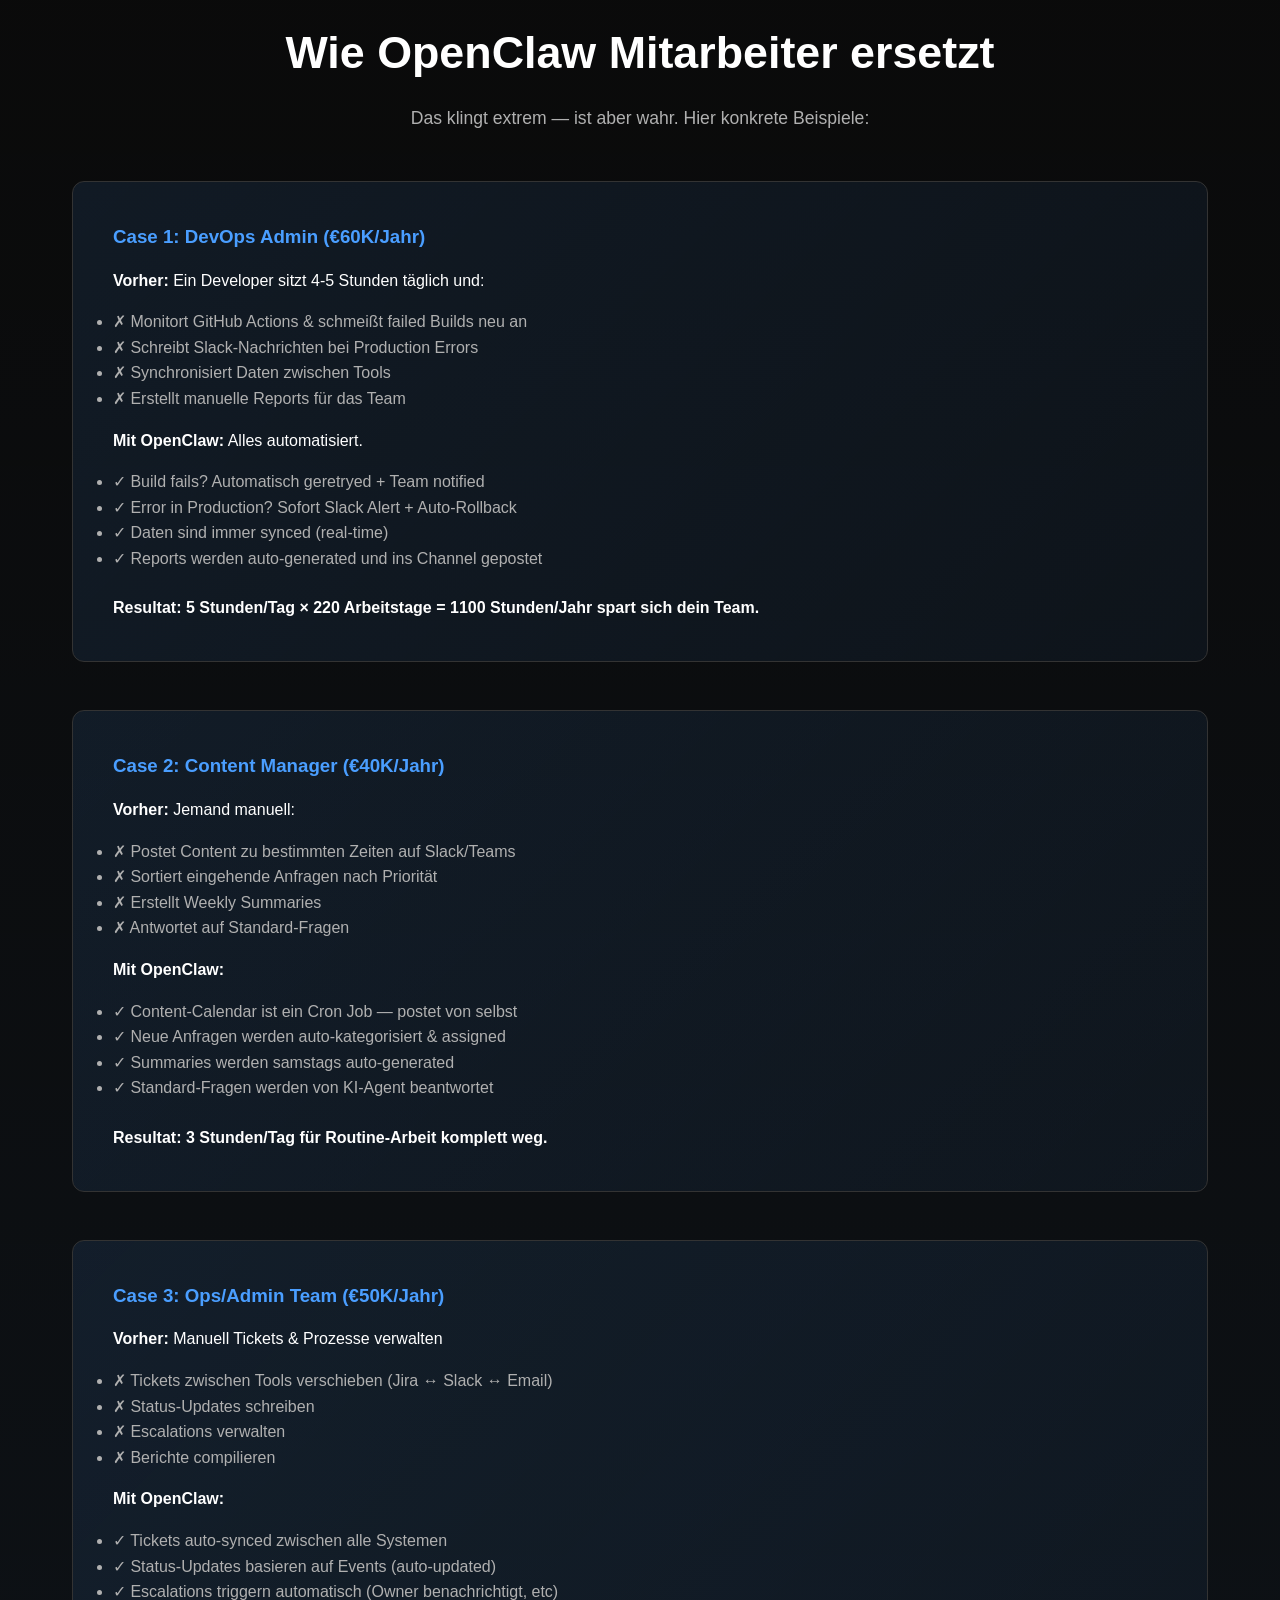
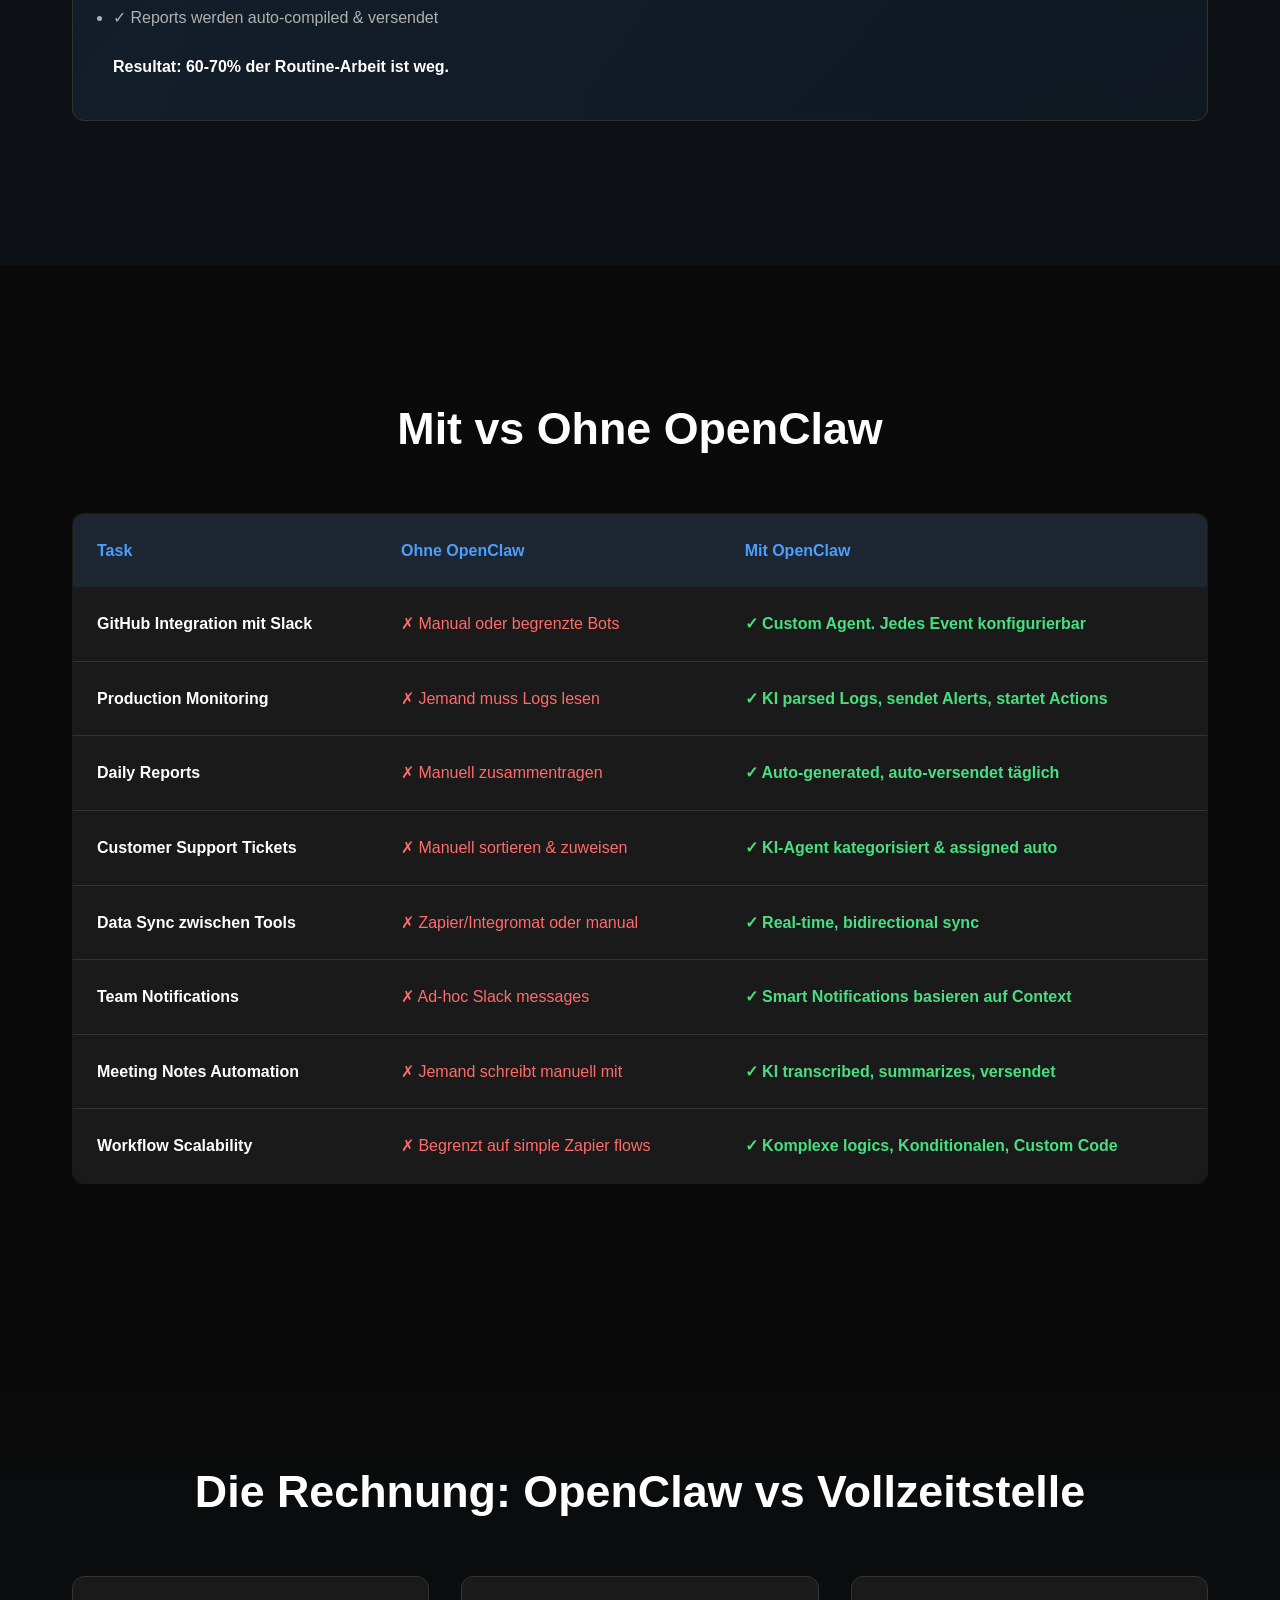
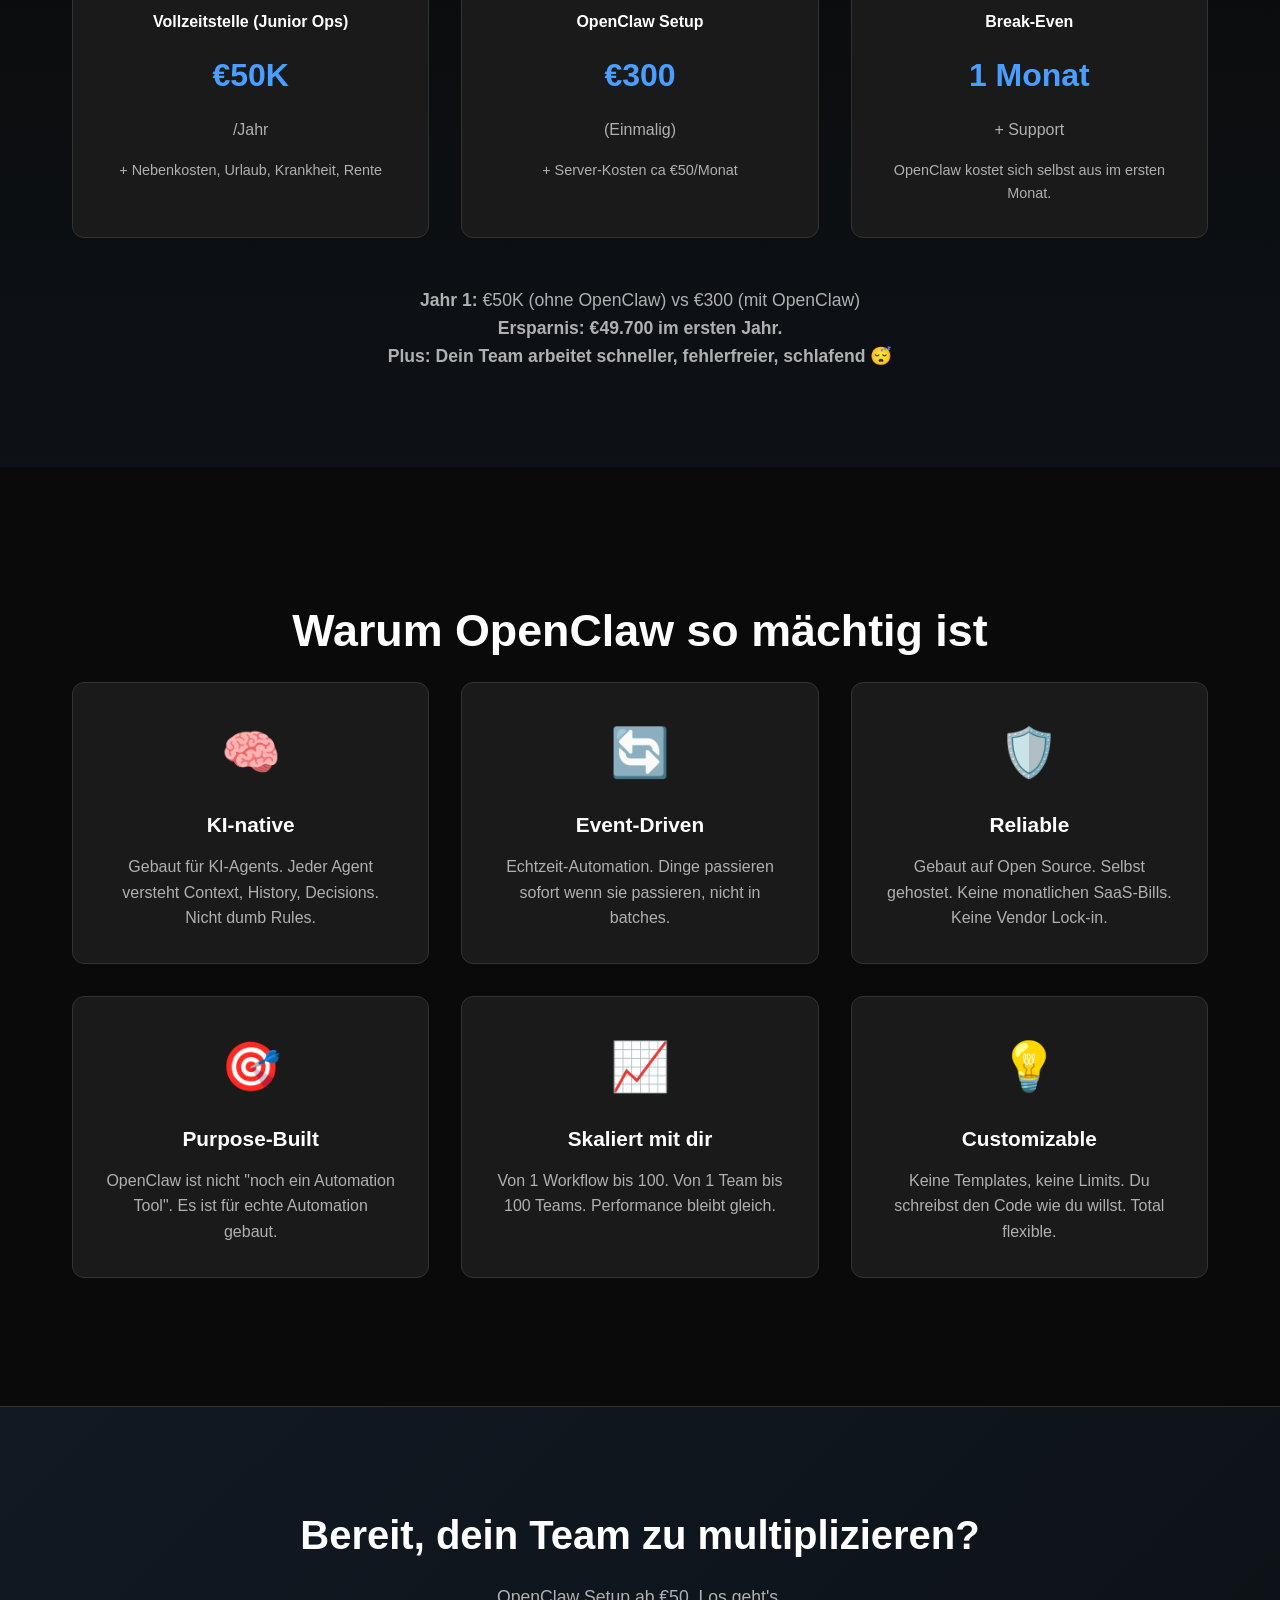
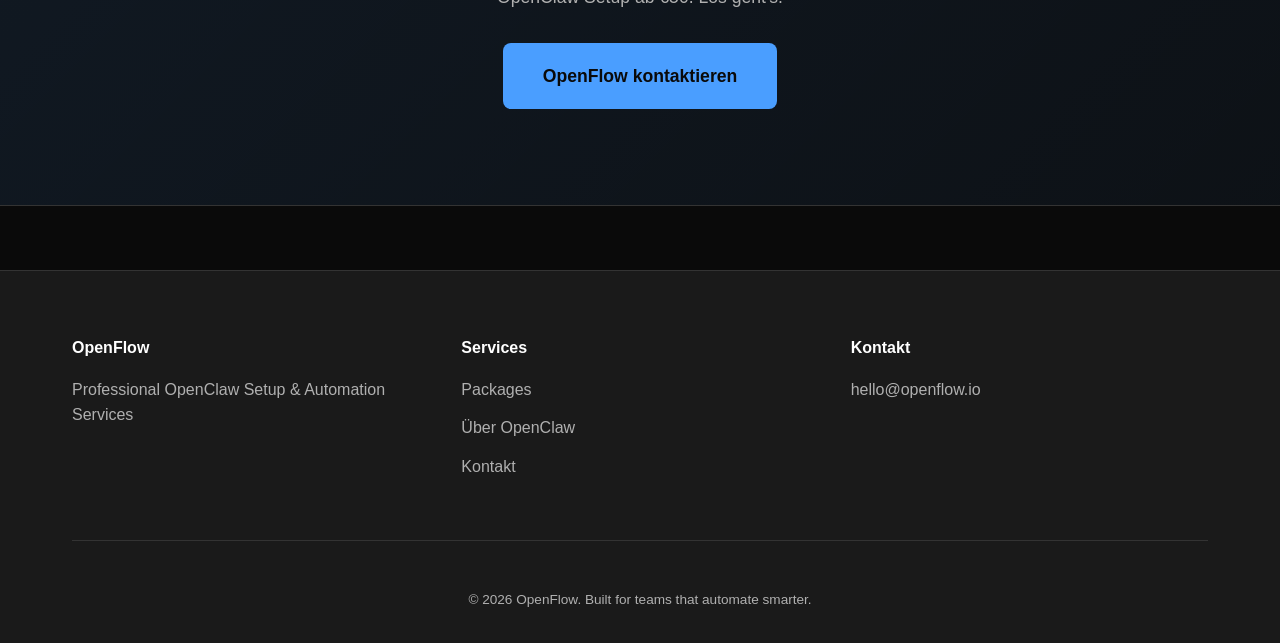
==== commit 07f52843: "Add hamburger menu, cleaner header, subtler CTA button" ====
--- a/openclaw.html
+++ b/openclaw.html
@@ -134,11 +134,16 @@
                 <span class="logo-icon">🦞</span>
                 <span class="logo-text">OpenFlow</span>
             </div>
-            <ul class="nav-links">
+            <ul class="nav-links" id="navLinks">
                 <li><a href="index.html" class="nav-link">Home</a></li>
                 <li><a href="index.html#services" class="nav-link">Services</a></li>
-                <li><a href="index.html#contact" class="nav-link cta-nav">Kontakt</a></li>
+                <li><a href="index.html#contact" class="nav-link">Kontakt</a></li>
             </ul>
+            <button class="hamburger" id="hamburger">
+                <span></span>
+                <span></span>
+                <span></span>
+            </button>
         </div>
     </nav>
 
--- a/styles.css
+++ b/styles.css
@@ -131,18 +131,34 @@
     width: 100%;
 }
 
-.cta-nav {
+.hamburger {
+    display: none;
+    flex-direction: column;
+    background: none;
+    border: none;
+    cursor: pointer;
+    gap: 5px;
+    padding: 0.5rem;
+}
+
+.hamburger span {
+    width: 25px;
+    height: 2px;
     background: var(--accent);
-    color: var(--bg-primary) !important;
-    padding: 0.6rem 1.5rem;
-    border-radius: 6px;
     transition: all 0.3s ease;
-}
-
-.cta-nav:hover {
-    background: var(--accent-light);
-    transform: translateY(-2px);
-    box-shadow: 0 8px 20px rgba(74, 158, 255, 0.3);
+    border-radius: 2px;
+}
+
+.hamburger.active span:nth-child(1) {
+    transform: rotate(45deg) translate(10px, 10px);
+}
+
+.hamburger.active span:nth-child(2) {
+    opacity: 0;
+}
+
+.hamburger.active span:nth-child(3) {
+    transform: rotate(-45deg) translate(7px, -7px);
 }
 
 /* ============================================
@@ -818,50 +834,311 @@
    RESPONSIVE
    ============================================ */
 
-@media (max-width: 768px) {
+@media (max-width: 1024px) {
     .nav-links {
-        gap: 1rem;
+        gap: 2rem;
     }
 
     .hero .container {
         grid-template-columns: 1fr;
-        gap: 2rem;
+    }
+
+    .hero-visual {
+        display: none;
+    }
+
+    .services-grid {
+        grid-template-columns: 1fr;
+    }
+
+    .featured {
+        transform: scale(1);
+    }
+}
+
+@media (max-width: 768px) {
+    .container {
+        padding: 0 1.5rem;
+    }
+
+    .navbar {
+        height: 60px;
+    }
+
+    .nav-container {
+        padding: 0 1.5rem;
+    }
+
+    .hamburger {
+        display: flex;
+    }
+
+    .nav-links {
+        position: absolute;
+        top: 60px;
+        left: 0;
+        right: 0;
+        background: var(--bg-secondary);
+        border-bottom: 1px solid var(--border);
+        flex-direction: column;
+        gap: 0;
+        padding: 1rem 0;
+        max-height: 0;
+        overflow: hidden;
+        transition: max-height 0.3s ease;
+    }
+
+    .nav-links.active {
+        max-height: 300px;
+    }
+
+    .nav-links li {
+        border-bottom: 1px solid var(--border);
+    }
+
+    .nav-links li:last-child {
+        border-bottom: none;
+    }
+
+    .nav-link {
+        display: block;
+        padding: 1rem 1.5rem;
+        font-size: 0.95rem;
+    }
+
+    .nav-link::after {
+        display: none;
+    }
+
+    .logo-text {
+        font-size: 1.2rem;
+    }
+
+    .hero {
+        margin-top: 60px;
+        padding: 2rem 0;
+    }
+
+    .hero .container {
+        grid-template-columns: 1fr;
+        gap: 1rem;
     }
 
     .hero-title {
         font-size: 2rem;
+        margin-bottom: 1rem;
+    }
+
+    .hero-subtitle {
+        font-size: 1rem;
+        margin-bottom: 1.5rem;
     }
 
     .hero-visual {
         display: none;
     }
 
-    .ps-grid {
-        grid-template-columns: 1fr;
-    }
-
-    .ps-divider {
-        display: none;
-    }
-
     .hero-buttons {
         flex-direction: column;
+        gap: 1rem;
     }
 
     .btn {
         width: 100%;
         text-align: center;
+        padding: 0.8rem 1.5rem;
+        font-size: 0.95rem;
+    }
+
+    .btn-large {
+        padding: 1rem 2rem;
+    }
+
+    .section-title {
+        font-size: 2rem;
+        margin-bottom: 1.5rem;
+    }
+
+    .section-subtitle {
+        font-size: 0.95rem;
+        margin-bottom: 2rem;
+    }
+
+    .ps-grid {
+        grid-template-columns: 1fr;
+        gap: 2rem;
+    }
+
+    .ps-divider {
+        display: none;
+    }
+
+    .ps-card {
+        padding: 1.5rem;
+    }
+
+    .ps-card h3 {
+        font-size: 1.3rem;
+    }
+
+    .ps-list li {
+        padding: 0.6rem 0;
+        font-size: 0.9rem;
+    }
+
+    .services-grid {
+        grid-template-columns: 1fr;
+        gap: 1.5rem;
+    }
+
+    .service-card {
+        padding: 1.5rem;
+    }
+
+    .service-card h3 {
+        font-size: 1.3rem;
+    }
+
+    .price {
+        font-size: 2rem;
+    }
+
+    .card-features {
+        margin: 1.5rem 0;
+    }
+
+    .feature-list li {
+        gap: 0.6rem;
+        margin-bottom: 0.6rem;
+        font-size: 0.9rem;
+    }
+
+    .process-timeline {
+        grid-template-columns: 1fr;
+        gap: 1.5rem;
+    }
+
+    .process-step {
+        padding: 1.5rem;
+    }
+
+    .process-step h3 {
+        font-size: 1.2rem;
+    }
+
+    .step-number {
+        width: 45px;
+        height: 45px;
+        font-size: 1.2rem;
+    }
+
+    .why-grid {
+        grid-template-columns: 1fr;
+        gap: 1.5rem;
+    }
+
+    .why-card {
+        padding: 1.5rem;
+    }
+
+    .why-icon {
+        font-size: 2.5rem;
+    }
+
+    .why-card h3 {
+        font-size: 1.2rem;
+    }
+
+    .why-card p {
+        font-size: 0.9rem;
+    }
+
+    .cta-section {
+        padding: 3rem 0;
+    }
+
+    .cta-section h2 {
+        font-size: 1.8rem;
+        margin-bottom: 0.8rem;
+    }
+
+    .cta-section p {
+        font-size: 0.95rem;
+        margin-bottom: 1.5rem;
+    }
+
+    .cta-form {
+        flex-direction: column;
+        gap: 0.8rem;
+    }
+
+    .form-group {
+        min-width: 100%;
+    }
+
+    .form-input {
+        padding: 0.8rem;
+        font-size: 0.9rem;
+    }
+
+    .comparison-table {
+        margin: 2rem 0;
+        font-size: 0.85rem;
+    }
+
+    .comparison-table th,
+    .comparison-table td {
+        padding: 1rem 0.8rem;
+    }
+
+    .footer-content {
+        grid-template-columns: 1fr;
+        gap: 1.5rem;
+        margin-bottom: 2rem;
+        padding-bottom: 2rem;
+    }
+
+    .footer-section h4 {
+        font-size: 1rem;
+    }
+
+    .cost-breakdown {
+        grid-template-columns: 1fr;
+        gap: 1.5rem;
+        margin: 2rem 0;
+    }
+
+    .cost-card {
+        padding: 1.5rem;
+    }
+
+    .cost-amount {
+        font-size: 1.8rem;
+        margin: 0.8rem 0;
+    }
+
+    .case-study {
+        padding: 1.5rem;
+        margin: 2rem 0;
+    }
+
+    .case-study h3 {
+        font-size: 1.1rem;
+    }
+
+    .case-study ul {
+        margin: 0.8rem 0;
+    }
+
+    .case-study li {
+        font-size: 0.85rem;
     }
 
     .featured {
         transform: scale(1);
     }
 
-    .cta-form {
-        flex-direction: column;
-    }
-
-    .form-group {
-        min-width: 100%;
-    }
-}
+    .back-link {
+        margin-bottom: 1.5rem;
+    }
+}
